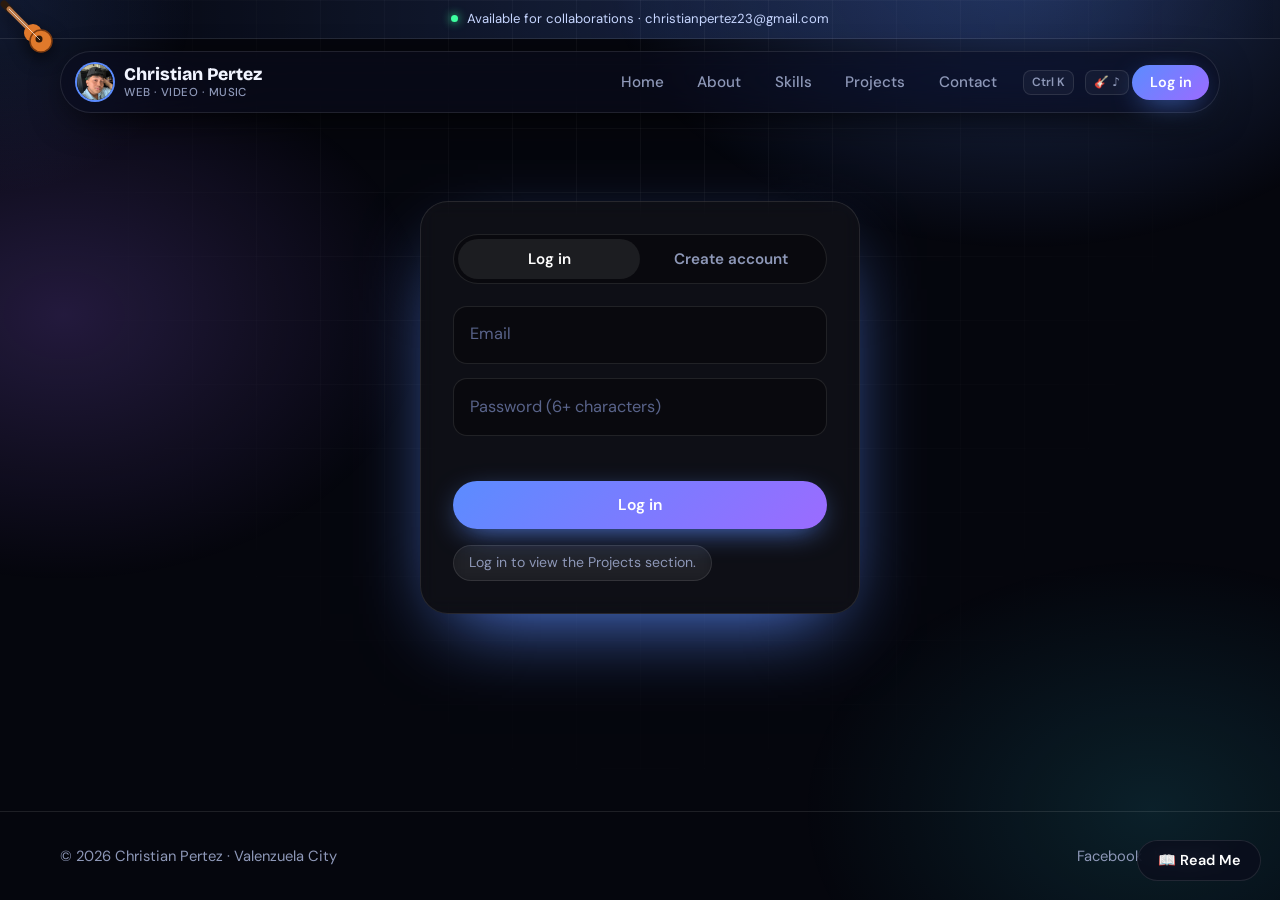
==== project2.html @ fdfbb733 "Add files via upload first upload" ====
<!DOCTYPE html>
<html lang="en">
<head>
<meta charset="UTF-8">
<meta name="viewport" content="width=device-width,initial-scale=1">
<title>Project 2 · Christian Pertez</title>
<link href="https://fonts.googleapis.com/css2?family=Bricolage+Grotesque:wght@600;800&family=DM+Sans:wght@400;500;700&display=swap" rel="stylesheet">
<link rel="stylesheet" href="css/style.css">
</head>
<body data-protected>
<div id="site-nav"></div>
<main class="wrap">
<section class="showcase">
<div class="videos"><div class="media"><video controls poster="image/jillian.png"><source src="video/jil.mp4" type="video/mp4"></video></div><div class="media"><video controls poster="image/visor.jpg"><source src="video/buwan.mp4" type="video/mp4"></video></div><div class="media"><video controls poster="image/olfu.png"><source src="video/genreb.mp4" type="video/mp4"></video></div><div class="media"><video controls poster="image/rob.png"><source src="video/chano.mp4" type="video/mp4"></video></div></div>
<div class="info"><p>A band performance video collection that highlights creativity and multimedia in web design.</p><h1>Band Performance</h1><p>It shows how video elements can be embedded and styled to improve user experience.</p></div>
</section>
<div class="pnav"><a class="btn ghost" href="project1.html">← Previous</a><a class="btn" href="project3.html">Next</a></div>
</main>
<div id="site-foot"></div>
<script src="js/app.js"></script>
</body>
</html>
---- css/style.css ----
/* Christian Pertez — modern single stylesheet. Colors: :root */
:root{--bg:#05060d;--bg2:#0a0d1c;--panel:rgba(255,255,255,.04);--panel2:rgba(255,255,255,.08);--line:rgba(255,255,255,.1);
--blue:#5b8cff;--violet:#9b6bff;--cyan:#36e0ff;--ice:#c7d6ff;--text:#f1f4ff;--mute:#8e98b8;--r:20px;
--grad:linear-gradient(120deg,var(--cyan),var(--blue) 45%,var(--violet));
--head:'Bricolage Grotesque',system-ui,sans-serif;--body:'DM Sans',system-ui,sans-serif}
*{box-sizing:border-box;margin:0}
html{scroll-behavior:smooth}
body{font:400 1.02rem/1.65 var(--body);color:var(--text);min-height:100vh;display:flex;flex-direction:column;background:var(--bg);overflow-x:hidden}
body:not(.ok){visibility:hidden}
body::before{content:"";position:fixed;inset:0;z-index:-2;background:
radial-gradient(600px 420px at 80% -5%,rgba(91,140,255,.32),transparent 70%),
radial-gradient(520px 380px at 5% 35%,rgba(155,107,255,.2),transparent 70%),
radial-gradient(500px 360px at 90% 90%,rgba(54,224,255,.12),transparent 70%)}
body::after{content:"";position:fixed;inset:0;z-index:-1;opacity:.5;pointer-events:none;
background-image:linear-gradient(var(--line) 1px,transparent 1px),linear-gradient(90deg,var(--line) 1px,transparent 1px);background-size:64px 64px;
-webkit-mask-image:radial-gradient(ellipse at 50% 0,#000 0,transparent 70%);mask-image:radial-gradient(ellipse at 50% 0,#000 0,transparent 70%)}
#glow{position:fixed;width:420px;height:420px;border-radius:50%;pointer-events:none;z-index:-1;left:0;top:0;
background:radial-gradient(circle,rgba(91,140,255,.16),transparent 65%);transform:translate(-50%,-50%);transition:opacity .3s}
#prog{position:fixed;top:0;left:0;height:3px;width:0;background:var(--grad);z-index:200}
main{flex:1;padding-block:2.5rem 4rem}
.wrap{width:min(1160px,100% - 2.4rem);margin-inline:auto}
img,video{max-width:100%;display:block}
a{color:inherit;text-decoration:none}
:focus-visible{outline:2px solid var(--cyan);outline-offset:3px;border-radius:8px}
h1,h2,h3{font-family:var(--head);line-height:1.05;letter-spacing:-.03em}
h1{font-size:clamp(3rem,9vw,6rem);font-weight:800;background:linear-gradient(180deg,#fff,#9fb2ff);-webkit-background-clip:text;background-clip:text;color:transparent}
h2.t{font-size:clamp(2rem,4.5vw,3rem);font-weight:800;margin-bottom:.5rem}
h3{font-size:1.25rem;font-weight:600;margin-bottom:.4rem}
.sub{color:var(--mute);margin-bottom:2rem;max-width:60ch}
p{max-width:68ch}
.gt{background:var(--grad);-webkit-background-clip:text;background-clip:text;color:transparent}

/* floating glass nav */
.nav{position:sticky;top:.8rem;z-index:50;margin-top:.8rem}
.nav-bar {
    display: flex;
    align-items: center;
    justify-content: space-between;
    gap: 1rem;
    min-height: 62px;
    padding: .4rem .6rem .4rem 1rem;
    background: rgba(10,13,28,.6);
    backdrop-filter: blur(18px) saturate(160%);
    border: 1px solid var(--line);
    border-radius: 999px;
    box-shadow: 0 10px 40px -12px #000;
}
.brand{display:flex;align-items:center;gap:.7rem;font:800 1.1rem var(--head)}
.brand img{width:36px;height:36px;border-radius:50%;object-fit:cover;box-shadow:0 0 0 2px var(--blue)}
#menu{display:flex;align-items:center;gap:.2rem}
#menu>a:not(.btn){padding:.5rem .95rem;border-radius:999px;color:var(--mute);font-weight:500;font-size:.95rem;transition:.2s}
#menu>a:not(.btn):hover{color:var(--text);background:var(--panel2)}
#menu>a.on{color:#fff;background:var(--panel2)}
.kbd{font:600 .75rem var(--body);color:var(--mute);border:1px solid var(--line);border-radius:8px;padding:.2rem .5rem;background:var(--panel);cursor:pointer;margin-left:.5rem}
.who{color:var(--ice);font-size:.9rem;margin:0 .4rem 0 .8rem}
#menu .btn{padding:.55rem 1.1rem;font-size:.9rem}
.burger{display:none;background:none;border:1px solid var(--line);color:var(--text);font-size:1.2rem;border-radius:999px;padding:.3rem .7rem;cursor:pointer}

/* buttons & forms */
.btn,form button{display:inline-block;cursor:pointer;border:0;font:600 .98rem var(--body);color:#fff;background:linear-gradient(135deg,var(--blue),var(--violet));
padding:.85rem 1.6rem;border-radius:999px;transition:transform .2s,box-shadow .2s;box-shadow:0 8px 30px -10px var(--blue)}
.btn:hover,form button:hover{transform:translateY(-2px) scale(1.02);box-shadow:0 14px 36px -10px var(--violet)}
.btn.ghost{background:var(--panel);border:1px solid var(--line);box-shadow:none;backdrop-filter:blur(8px)}
.btn.ghost:hover{border-color:var(--blue);background:var(--panel2)}
.row{display:flex;flex-wrap:wrap;gap:.8rem;align-items:center}
input,textarea{width:100%;font:inherit;color:var(--text);background:rgba(0,0,0,.35);border:1px solid var(--line);border-radius:14px;padding:.9rem 1rem;margin-bottom:.9rem;transition:.2s}
input:focus,textarea:focus{outline:0;border-color:var(--blue);box-shadow:0 0 0 4px rgba(91,140,255,.18)}
input::placeholder,textarea::placeholder{color:#59638a}
input[hidden]{display:none}
.err{color:#ff8a9a;min-height:1.4rem;margin-bottom:.5rem;font-size:.92rem}
.chip{display:inline-flex;align-items:center;gap:.5rem;color:var(--ice);background:var(--panel);border:1px solid var(--line);padding:.35rem .95rem;border-radius:999px;font-size:.88rem;margin-bottom:1.1rem;backdrop-filter:blur(8px)}
.chip i{width:8px;height:8px;border-radius:50%;background:#3dffa0;box-shadow:0 0 10px #3dffa0;animation:pl 2s infinite}
@keyframes pl{50%{opacity:.35}}

/* hero */
.hero{display:grid;grid-template-columns:1.15fr .85fr;gap:3.5rem;align-items:center;padding-block:2.5rem}
.role{font:600 clamp(1.2rem,3vw,1.7rem) var(--head);color:var(--cyan);min-height:2.2rem;margin:.8rem 0 1rem}
.role::after{content:"";display:inline-block;width:2px;height:1.1em;background:var(--cyan);margin-left:4px;vertical-align:-.15em;animation:bl 1s steps(2) infinite}
@keyframes bl{50%{opacity:0}}
.lead{color:var(--mute);font-size:1.12rem;margin-bottom:1.8rem}
.photo{position:relative;border-radius:28px;overflow:hidden;border:1px solid var(--line);aspect-ratio:4/5;box-shadow:0 30px 80px -30px var(--blue),0 0 0 8px var(--panel)}
.photo img{width:100%;height:100%;object-fit:cover;transition:transform .8s}
.photo:hover img{transform:scale(1.05)}
.float{position:absolute;left:1rem;bottom:1rem;padding:.6rem 1rem;border-radius:14px;background:rgba(10,13,28,.7);backdrop-filter:blur(14px);border:1px solid var(--line);font-size:.85rem}

/* marquee + stats */
.marq{overflow:hidden;border-block:1px solid var(--line);padding:1rem 0;margin-top:2rem;-webkit-mask-image:linear-gradient(90deg,transparent,#000 12%,#000 88%,transparent);mask-image:linear-gradient(90deg,transparent,#000 12%,#000 88%,transparent)}
.marq div{display:flex;gap:3rem;width:max-content;animation:mq 28s linear infinite;font:700 1.3rem var(--head);color:var(--mute);white-space:nowrap}
@keyframes mq{to{transform:translateX(-50%)}}
.stats{display:grid;grid-template-columns:repeat(auto-fit,minmax(150px,1fr));gap:1rem;margin-top:2rem}
.stats b{display:block;font:800 2.6rem var(--head);background:var(--grad);-webkit-background-clip:text;background-clip:text;color:transparent}
.stats span{color:var(--mute);font-size:.9rem}

/* sections, bento, cards */
.blk{margin-top:5.5rem}
.split{display:grid;grid-template-columns:1.2fr .8fr;gap:3rem;align-items:start}
.split p+p{margin-top:1rem}
.grid{display:grid;grid-template-columns:repeat(auto-fit,minmax(250px,1fr));gap:1.1rem}
.bento{display:grid;grid-template-columns:repeat(4,1fr);gap:1.1rem}
.bento .card:nth-child(1){grid-column:span 2;grid-row:span 2;min-height:300px}
.bento .card:nth-child(4){grid-column:span 2}
.card{position:relative;overflow:hidden;background:var(--panel);border:1px solid var(--line);border-radius:var(--r);padding:1.7rem;transition:transform .3s,border-color .3s;display:block;backdrop-filter:blur(10px)}
.card::before{content:"";position:absolute;inset:0;opacity:0;transition:opacity .3s;pointer-events:none;background:radial-gradient(360px circle at var(--x,50%) var(--y,50%),rgba(91,140,255,.2),transparent 60%)}
.card:hover::before{opacity:1}
a.card:hover,.grid .card:hover{border-color:rgba(91,140,255,.6);transform:translateY(-5px)}
.card h3{position:relative}.card p{color:var(--mute);margin-bottom:1rem;position:relative}
.card .ar{position:absolute;right:1.4rem;top:1.4rem;color:var(--mute);transition:.3s}
a.card:hover .ar{color:#fff;transform:translate(3px,-3px)}
.band{display:flex;flex-wrap:wrap;align-items:center;justify-content:space-between;gap:1.5rem;padding:2.6rem;border-radius:28px;border:1px solid var(--line);
background:radial-gradient(500px 200px at 0 0,rgba(91,140,255,.35),transparent),radial-gradient(500px 200px at 100% 100%,rgba(155,107,255,.3),transparent),var(--bg2)}
.band h2{font-size:1.9rem;margin-bottom:.2rem}.band p{color:var(--ice);margin:0}
.band .btn{background:#fff;color:#0a0d1c;box-shadow:none}

/* skills */
.bars{display:grid;gap:1.3rem;max-width:760px}
.sk{display:flex;justify-content:space-between;margin-bottom:.45rem;font-weight:500}
.bar{height:10px;background:var(--panel);border-radius:99px;overflow:hidden;border:1px solid var(--line)}
.bar i{display:block;height:100%;width:0;background:var(--grad);border-radius:99px;transition:width 1.2s cubic-bezier(.2,.7,.2,1)}

/* auth */
.auth{max-width:440px;margin:3rem auto;padding:2rem;border-radius:28px;box-shadow:0 30px 80px -30px var(--blue)}
.tabs{display:grid;grid-template-columns:1fr 1fr;background:rgba(0,0,0,.35);border-radius:999px;padding:4px;margin-bottom:1.4rem;border:1px solid var(--line)}
.tabs button{background:none;border:0;color:var(--mute);font:600 .95rem var(--body);padding:.6rem;border-radius:999px;cursor:pointer}
.tabs button.on{background:var(--panel2);color:#fff}
.auth form button{width:100%}

/* project pages */
.showcase{display:grid;gap:2rem}
.media{border-radius:var(--r);overflow:hidden;border:1px solid var(--line);background:var(--bg2)}
.media img{transition:transform .6s}.media:hover img{transform:scale(1.03)}
.videos{display:grid;grid-template-columns:repeat(auto-fit,minmax(320px,1fr));gap:1.2rem}
.gallery{display:grid;grid-template-columns:repeat(auto-fill,minmax(240px,1fr));gap:1rem}
.gallery img{width:100%;aspect-ratio:1;object-fit:cover;border-radius:16px;border:1px solid var(--line);cursor:zoom-in;transition:.3s}
.gallery img:hover{border-color:var(--blue);transform:scale(1.03) rotate(-.5deg)}
.info{display:grid;grid-template-columns:1fr auto 1fr;gap:2rem;align-items:center;padding:1.8rem;border:1px solid var(--line);border-radius:var(--r);background:var(--panel);backdrop-filter:blur(10px)}
.info h1{font-size:clamp(1.8rem,4vw,2.6rem);text-align:center}
.info p:last-child{text-align:right;margin-left:auto}
.pnav{display:flex;justify-content:space-between;margin-top:2rem}

/* modal, palette, toast, readme */
.modal{position:fixed;inset:0;z-index:100;display:none;place-items:center;background:rgba(3,4,10,.8);backdrop-filter:blur(10px);padding:1.5rem;overflow:auto}
.modal.open{display:grid;animation:fi .25s}
@keyframes fi{from{opacity:0}}
.modal>img,.modal>video{max-height:88vh;max-width:min(1000px,100%);border-radius:var(--r)}
.modal .x{position:fixed;top:1rem;right:1.4rem;font-size:2.2rem;background:none;border:0;color:#fff;cursor:pointer;z-index:2}
.guide{width:min(720px,100%);background:#0a0d1c;border:1px solid var(--line);border-radius:24px;padding:1.8rem;max-height:86vh;overflow:auto}
.gt-tabs{display:flex;gap:.4rem;margin:1rem 0;flex-wrap:wrap}
.gt-tabs button{background:var(--panel);border:1px solid var(--line);color:var(--mute);border-radius:999px;padding:.45rem 1rem;font:600 .9rem var(--body);cursor:pointer}
.gt-tabs button.on{background:var(--grad);color:#fff;border-color:transparent}
.guide ol{padding-left:0;list-style:none;counter-reset:s}
.guide li{counter-increment:s;position:relative;padding:.2rem 0 .9rem 2.6rem;color:var(--ice)}
.guide li::before{content:counter(s);position:absolute;left:0;top:.1rem;width:1.8rem;height:1.8rem;border-radius:50%;background:var(--panel2);display:grid;place-items:center;font:700 .85rem var(--head)}
.guide code{background:rgba(255,255,255,.08);padding:.1rem .45rem;border-radius:6px;font-size:.88em;color:var(--cyan)}
.guide .note{border-left:3px solid var(--violet);padding:.5rem 1rem;background:var(--panel);border-radius:0 12px 12px 0;color:var(--mute);font-size:.92rem;margin-top:.5rem}
.pal{width:min(560px,100%);background:#0a0d1c;border:1px solid var(--line);border-radius:20px;overflow:hidden;align-self:start;margin-top:12vh}
.pal input{border:0;border-bottom:1px solid var(--line);border-radius:0;margin:0;padding:1.1rem 1.3rem;background:none}
.pal a{display:flex;justify-content:space-between;padding:.8rem 1.3rem;color:var(--mute);cursor:pointer}
.pal a.on,.pal a:hover{background:var(--panel2);color:#fff}
#rm{position:fixed;right:1.2rem;bottom:1.2rem;z-index:60;padding:.65rem 1.2rem;font-size:.9rem;background:rgba(10,13,28,.8)}
#toast{position:fixed;left:50%;bottom:1.6rem;transform:translate(-50%,120px);z-index:300;background:#fff;color:#0a0d1c;padding:.7rem 1.3rem;border-radius:999px;font-weight:600;transition:transform .4s cubic-bezier(.2,.8,.2,1)}
#toast.show{transform:translate(-50%,0)}
.rv{opacity:0;transform:translateY(28px);transition:opacity .8s,transform .8s cubic-bezier(.2,.7,.2,1)}
.rv.in{opacity:1;transform:none}

footer{border-top:1px solid var(--line);padding-block:2rem;color:var(--mute);font-size:.92rem}
footer .wrap{display:flex;flex-wrap:wrap;justify-content:space-between;gap:1rem}
footer a:hover{color:var(--cyan)}

@media(max-width:860px){
.burger{display:block}.kbd{display:none}
#menu{display:none;position:absolute;top:70px;left:0;right:0;flex-direction:column;align-items:stretch;background:rgba(10,13,28,.96);border:1px solid var(--line);border-radius:24px;padding:1rem}
#menu.open{display:flex}#menu>a:not(.btn){border-radius:12px}
.who{margin:.6rem 0}#menu .btn{margin-top:.4rem;text-align:center}
.hero,.split{grid-template-columns:1fr;gap:2.2rem}.photo{max-width:340px}
.bento{grid-template-columns:1fr 1fr}.bento .card:nth-child(n){grid-column:auto;grid-row:auto;min-height:0}
.info{grid-template-columns:1fr;text-align:center}.info p:last-child{text-align:center;margin:0}}
@media(max-width:520px){.bento{grid-template-columns:1fr}}
@media(prefers-reduced-motion:reduce){*{transition:none!important;animation:none!important}.rv{opacity:1;transform:none}}

/* ===== v3: header, page sections, guitar cursor ===== */
.strip{display:flex;justify-content:center;align-items:center;gap:.6rem;padding:.5rem 1rem;font-size:.82rem;color:var(--ice);background:linear-gradient(90deg,transparent,rgba(91,140,255,.18),transparent);border-bottom:1px solid var(--line)}
.strip i{width:7px;height:7px;border-radius:50%;background:#3dffa0;box-shadow:0 0 10px #3dffa0;animation:pl 2s infinite}
.brand span{display:flex;flex-direction:column;line-height:1.15}
.brand small{font:500 .72rem var(--body);color:var(--mute);letter-spacing:.04em}
#menu>a:not(.btn){position:relative}
#menu>a.on::after{content:"";position:absolute;left:30%;right:30%;bottom:3px;height:2px;border-radius:2px;background:var(--grad)}
button.kbd{font-family:var(--body)}button.kbd:hover{color:#fff;border-color:var(--blue)}
.who{display:flex;align-items:center;gap:.5rem;margin:0 .3rem 0 .6rem}
.who b{width:30px;height:30px;border-radius:50%;display:grid;place-items:center;background:var(--grad);color:#fff;font:700 .85rem var(--head)}
.eyebrow{display:inline-block;font:700 .78rem var(--body);letter-spacing:.16em;text-transform:uppercase;color:var(--cyan);margin-bottom:.8rem}
.ic{display:grid;place-items:center;width:46px;height:46px;border-radius:14px;background:var(--panel2);border:1px solid var(--line);font-size:1.4rem;margin-bottom:1rem;position:relative}
.tl{position:relative;display:grid;gap:1.2rem;margin-top:1.5rem;padding-left:2rem;max-width:760px}
.tl::before{content:"";position:absolute;left:7px;top:6px;bottom:6px;width:2px;background:linear-gradient(var(--cyan),var(--violet),transparent)}
.tl li{list-style:none;position:relative;padding:1.2rem 1.4rem;background:var(--panel);border:1px solid var(--line);border-radius:var(--r)}
.tl li::before{content:"";position:absolute;left:-2rem;top:1.5rem;width:16px;height:16px;border-radius:50%;background:var(--bg);border:3px solid var(--blue);box-shadow:0 0 14px var(--blue)}
.tl small{color:var(--cyan);font-weight:700;letter-spacing:.08em;text-transform:uppercase;font-size:.75rem}
.tl p{color:var(--mute);margin-top:.2rem}
.tags{display:flex;flex-wrap:wrap;gap:.5rem;margin-top:.8rem}
.tags span{padding:.3rem .8rem;border-radius:999px;border:1px solid var(--line);background:var(--panel);font-size:.85rem;color:var(--ice)}
.tags span.hot{border-color:var(--blue);background:rgba(91,140,255,.15)}
.steps{display:grid;grid-template-columns:repeat(auto-fit,minmax(210px,1fr));gap:1.1rem;counter-reset:st}
.steps>div{counter-increment:st;padding:1.6rem;border-radius:var(--r);border:1px solid var(--line);background:var(--panel)}
.steps>div::before{content:"0" counter(st);display:block;font:800 2.4rem var(--head);background:var(--grad);-webkit-background-clip:text;background-clip:text;color:transparent;margin-bottom:.4rem}
.steps p{color:var(--mute)}
select{width:100%;font:inherit;color:var(--text);background:rgba(0,0,0,.35);border:1px solid var(--line);border-radius:14px;padding:.9rem 1rem;margin-bottom:.9rem}
select option{background:#0a0d1c}
.ccard{display:flex;align-items:center;gap:1rem;padding:1.1rem 1.3rem;margin-bottom:.9rem}
.ccard .ic{margin:0;flex:none}.ccard div{flex:1;min-width:0}.ccard small{color:var(--mute);display:block}.ccard b{word-break:break-all;font-weight:600}
.ccard button{background:var(--panel2);border:1px solid var(--line);color:var(--ice);border-radius:999px;padding:.35rem .9rem;cursor:pointer;font:600 .8rem var(--body);position:relative}
.ccard button:hover{border-color:var(--blue)}
details{background:var(--panel);border:1px solid var(--line);border-radius:16px;padding:1.1rem 1.4rem;margin-bottom:.8rem;max-width:820px}
summary{cursor:pointer;font-weight:600;list-style:none;display:flex;justify-content:space-between}
summary::after{content:"+";color:var(--cyan);font-size:1.3rem;line-height:1}
details[open] summary::after{content:"–"}
details p{color:var(--mute);margin-top:.7rem}
.ph{padding-block:1rem 2.5rem}
/* guitar cursor */
.gc,.gc *{cursor:none!important}.gc input,.gc textarea,.gc select{cursor:text!important}
#gtr{position:fixed;left:0;top:0;z-index:9999;pointer-events:none;width:56px;height:56px;transform-origin:0 0;transition:opacity .2s;filter:drop-shadow(0 6px 8px rgba(0,0,0,.6))}
#gtr svg{display:block;transform-origin:4px 4px;transition:transform .15s}
#gtr.hit svg{transform:scale(1.25) rotate(-12deg)}
.note-p{position:fixed;z-index:9998;pointer-events:none;font-size:1.3rem;color:var(--cyan);animation:np 1s ease-out forwards}
@keyframes np{to{transform:translate(var(--dx),-70px) rotate(var(--rt));opacity:0}}

/* core strengths cards */
.str{display:flex;flex-direction:column;min-height:220px}
.str .top{display:flex;justify-content:space-between;align-items:flex-start;margin-bottom:.4rem}
.str .top .ic{margin:0}
.lv{font:700 .72rem var(--body);letter-spacing:.1em;text-transform:uppercase;padding:.3rem .75rem;border-radius:999px;border:1px solid var(--line);color:var(--ice);background:var(--panel2);position:relative}
.lv.a{color:#fff;border-color:transparent;background:var(--grad)}
.str p{flex:1}
.pips{display:flex;gap:6px;position:relative}
.pips i{flex:1;height:6px;border-radius:99px;background:var(--panel2)}
.pips i.f{background:var(--grad);box-shadow:0 0 10px -2px var(--blue)}

/* =========================================
   RESPONSIVE DESIGN
   Desktop | Tablet | Mobile
========================================= */

/* Large tablets and smaller laptops */
@media (max-width: 1024px) {

    .wrap {
        width: min(100% - 3rem, 960px);
    }

    main {
        padding-block: 2rem 3rem;
    }

    .hero {
        grid-template-columns: 1.1fr .9fr;
        gap: 2rem;
    }

    .hero h1 {
        font-size: clamp(3rem, 7vw, 5rem);
    }

    .split {
        gap: 2rem;
    }

    .bento {
        grid-template-columns: repeat(2, 1fr);
    }

    .bento .card:nth-child(n) {
        grid-column: auto;
        grid-row: auto;
        min-height: 220px;
    }

    .bento .card:first-child {
        grid-column: span 2;
    }

    .videos {
        grid-template-columns: repeat(2, minmax(0, 1fr));
    }

    .gallery {
        grid-template-columns: repeat(3, minmax(0, 1fr));
    }

    .info {
        gap: 1.2rem;
    }

    #menu > a:not(.btn) {
        padding-inline: .7rem;
        font-size: .88rem;
    }

    .card {
        padding: 1.4rem;
    }
}


/* =========================================
   TABLET
========================================= */

@media (max-width: 860px) {

    .wrap {
        width: min(100% - 2.5rem, 720px);
    }

    main {
        padding-block: 1.5rem 3rem;
    }

    /* Navigation */

    .nav {
        top: .5rem;
        margin-top: .5rem;
    }

    .bar {
        min-height: 58px;
        padding: .4rem .8rem .4rem 1rem;
    }

    .burger {
        display: block;
    }

    .kbd {
        display: none;
    }

    #menu {
        display: none;
        position: absolute;
        top: calc(100% + 10px);
        left: 0;
        right: 0;
        flex-direction: column;
        align-items: stretch;
        gap: .3rem;
        padding: 1rem;
        background: rgba(10, 13, 28, .97);
        backdrop-filter: blur(20px);
        -webkit-backdrop-filter: blur(20px);
        border: 1px solid var(--line);
        border-radius: 20px;
        box-shadow: 0 20px 50px rgba(0, 0, 0, .4);
    }

    #menu.open {
        display: flex;
    }

    #menu > a:not(.btn) {
        padding: .85rem 1rem;
        border-radius: 12px;
        font-size: .95rem;
    }

    #menu > a.on::after {
        display: none;
    }

    #menu .btn {
        margin-top: .5rem;
        text-align: center;
    }

    .who {
        margin: .7rem 0;
        padding: .5rem;
    }

    /* Hero */

    .hero {
        grid-template-columns: 1fr;
        gap: 2.5rem;
        text-align: center;
        padding-block: 2rem;
    }

    .hero > div:first-child {
        display: flex;
        flex-direction: column;
        align-items: center;
    }

    .hero h1 {
        font-size: clamp(3rem, 10vw, 5rem);
    }

    .role {
        font-size: clamp(1.2rem, 4vw, 1.6rem);
    }

    .lead {
        max-width: 55ch;
        font-size: 1rem;
    }

    .hero .row {
        justify-content: center;
    }

    .photo {
        width: min(100%, 380px);
        margin-inline: auto;
        aspect-ratio: 4 / 4.5;
    }

    /* Sections */

    .split {
        grid-template-columns: 1fr;
        gap: 1.8rem;
    }

    .blk {
        margin-top: 4rem;
    }

    .sub {
        margin-bottom: 1.5rem;
    }

    /* Cards */

    .grid {
        grid-template-columns: repeat(2, minmax(0, 1fr));
    }

    .bento {
        grid-template-columns: repeat(2, minmax(0, 1fr));
    }

    .bento .card:first-child {
        grid-column: span 2;
    }

    .stats {
        grid-template-columns: repeat(2, 1fr);
    }

    /* Project layouts */

    .showcase {
        gap: 1.5rem;
    }

    .videos {
        grid-template-columns: repeat(2, minmax(0, 1fr));
    }

    .gallery {
        grid-template-columns: repeat(2, minmax(0, 1fr));
    }

    .info {
        grid-template-columns: 1fr;
        text-align: center;
        gap: .8rem;
    }

    .info h1 {
        font-size: 2rem;
    }

    .info p:last-child {
        text-align: center;
        margin-inline: auto;
    }

    /* Timeline */

    .tl {
        padding-left: 1.7rem;
    }

    /* CTA */

    .band {
        padding: 2rem;
        text-align: center;
        justify-content: center;
    }

    /* Authentication */

    .auth {
        margin: 2rem auto;
    }
}


/* =========================================
   MOBILE
========================================= */

@media (max-width: 600px) {

    html {
        scroll-behavior: auto;
    }

    body {
        font-size: .95rem;
        line-height: 1.6;
    }

    .wrap {
        width: calc(100% - 2rem);
    }

    main {
        padding-block: 1rem 2.5rem;
    }

    /* Header */

    .strip {
        font-size: .72rem;
        padding: .45rem .7rem;
        text-align: center;
    }

    .nav {
        top: .4rem;
    }

    .bar {
        min-height: 54px;
        padding: .35rem .65rem .35rem .8rem;
    }

    .brand {
        gap: .55rem;
        font-size: 1rem;
    }

    .brand img {
        width: 32px;
        height: 32px;
    }

    .brand small {
        font-size: .65rem;
    }

    .burger {
        font-size: 1.1rem;
        padding: .25rem .6rem;
    }

    #menu {
        top: calc(100% + 8px);
        padding: .8rem;
    }

    /* Typography */

    h1 {
        font-size: clamp(2.7rem, 13vw, 4rem);
        line-height: .98;
    }

    h2.t {
        font-size: clamp(1.8rem, 9vw, 2.4rem);
    }

    h3 {
        font-size: 1.15rem;
    }

    p {
        font-size: .94rem;
    }

    .eyebrow {
        font-size: .7rem;
        letter-spacing: .12em;
    }

    .sub {
        font-size: .92rem;
    }

    /* Hero */

    .hero {
        padding-block: 1.5rem;
        gap: 2rem;
    }

    .lead {
        font-size: .98rem;
        margin-bottom: 1.4rem;
    }

    .role {
        min-height: 2rem;
        margin-block: .7rem;
    }

    .photo {
        width: min(100%, 320px);
        aspect-ratio: 4 / 4.5;
        border-radius: 22px;
    }

    .float {
        font-size: .75rem;
        padding: .5rem .8rem;
    }

    /* Buttons */

    .row {
        gap: .65rem;
    }

    .btn {
        padding: .75rem 1.2rem;
        font-size: .9rem;
    }

    .hero .row .btn {
        flex: 1 1 auto;
        text-align: center;
    }

    /* Sections */

    .blk {
        margin-top: 3.5rem;
    }

    .split {
        gap: 1.5rem;
    }

    /* Grids and cards */

    .grid,
    .bento {
        grid-template-columns: 1fr;
        gap: .85rem;
    }

    .bento .card:first-child {
        grid-column: auto;
    }

    .card {
        padding: 1.3rem;
        border-radius: 17px;
    }

    .card:hover,
    a.card:hover,
    .grid .card:hover {
        transform: none;
    }

    .card h3 {
        font-size: 1.1rem;
    }

    .stats {
        grid-template-columns: repeat(2, minmax(0, 1fr));
        gap: 1rem;
    }

    .stats b {
        font-size: 2rem;
    }

    .stats span {
        font-size: .8rem;
    }

    /* Marquee */

    .marq {
        padding-block: .8rem;
    }

    .marq div {
        gap: 2rem;
        font-size: 1.1rem;
    }

    /* CTA */

    .band {
        padding: 1.5rem 1.2rem;
        border-radius: 20px;
        gap: 1.2rem;
    }

    .band h2 {
        font-size: 1.5rem;
    }

    .band .btn {
        width: 100%;
        text-align: center;
    }

    /* Skills */

    .bars {
        gap: 1rem;
    }

    .sk {
        font-size: .88rem;
    }

    /* Projects */

    .videos {
        grid-template-columns: 1fr;
        gap: 1rem;
    }

    .gallery {
        grid-template-columns: repeat(2, minmax(0, 1fr));
        gap: .65rem;
    }

    .gallery img {
        border-radius: 12px;
        aspect-ratio: 1;
    }

    .info {
        padding: 1.2rem;
        gap: .7rem;
    }

    .info h1 {
        font-size: 1.8rem;
    }

    .pnav {
        gap: .7rem;
        align-items: center;
    }

    .pnav .btn {
        padding: .65rem .9rem;
        font-size: .82rem;
    }

    /* Timeline */

    .tl {
        gap: .9rem;
        padding-left: 1.5rem;
    }

    .tl li {
        padding: 1rem;
        border-radius: 15px;
    }

    .tl li::before {
        left: -1.65rem;
        width: 13px;
        height: 13px;
    }

    /* Steps */

    .steps {
        grid-template-columns: 1fr;
        gap: .8rem;
    }

    .steps > div {
        padding: 1.2rem;
    }

    .steps > div::before {
        font-size: 2rem;
    }

    /* Contact cards */

    .ccard {
        gap: .7rem;
        padding: .9rem;
    }

    .ccard .ic {
        width: 38px;
        height: 38px;
        font-size: 1.1rem;
    }

    .ccard b {
        font-size: .78rem;
        overflow-wrap: anywhere;
    }

    .ccard button {
        padding: .35rem .65rem;
        font-size: .72rem;
        flex-shrink: 0;
    }

    /* Forms */

    .auth {
        width: 100%;
        margin: 1.5rem auto;
        padding: 1.3rem;
        border-radius: 20px;
    }

    input,
    textarea,
    select {
        font-size: 16px;
        padding: .85rem;
    }

    /* Guide and modal */

    .modal {
        padding: .7rem;
    }

    .modal > img,
    .modal > video {
        max-height: 80vh;
        border-radius: 14px;
    }

    .modal .x {
        top: .5rem;
        right: .8rem;
        font-size: 2rem;
    }

    .guide {
        padding: 1.2rem;
        border-radius: 18px;
        max-height: 88vh;
    }

    .guide li {
        padding-left: 2.2rem;
        font-size: .9rem;
    }

    .gt-tabs {
        gap: .35rem;
    }

    .gt-tabs button {
        padding: .4rem .7rem;
        font-size: .8rem;
    }

    .pal {
        width: 100%;
        margin-top: 8vh;
    }

    /* Floating elements */

    #rm {
        right: .7rem;
        bottom: .7rem;
        padding: .55rem .9rem;
        font-size: .78rem;
    }

    #toast {
        width: max-content;
        max-width: calc(100% - 2rem);
        text-align: center;
        font-size: .85rem;
    }

    /* Footer */

    footer {
        padding-block: 1.5rem;
        font-size: .82rem;
    }

    footer .wrap {
        flex-direction: column;
        text-align: center;
        align-items: center;
        gap: .7rem;
    }

    /* Disable custom cursor on touch devices */

    .gc,
    .gc * {
        cursor: auto !important;
    }

    #gtr,
    .note-p {
        display: none !important;
    }
}


/* =========================================
   SMALL PHONES
========================================= */

@media (max-width: 380px) {

    .wrap {
        width: calc(100% - 1.4rem);
    }

    h1 {
        font-size: 2.65rem;
    }

    h2.t {
        font-size: 1.8rem;
    }

    .brand {
        font-size: .9rem;
    }

    .brand small {
        font-size: .6rem;
    }

    .hero .row {
        flex-direction: column;
        width: 100%;
    }

    .hero .row .btn {
        width: 100%;
    }

    .gallery {
        grid-template-columns: 1fr;
    }

    .stats b {
        font-size: 1.8rem;
    }

    .ccard {
        flex-wrap: wrap;
    }

    .ccard div {
        min-width: 0;
    }

    .pnav .btn {
        font-size: .75rem;
        padding: .6rem .7rem;
    }
}


/* =========================================
   TOUCH DEVICES
========================================= */

@media (hover: none) and (pointer: coarse) {

    .photo:hover img,
    .media:hover img,
    .gallery img:hover {
        transform: none;
    }

    .card:hover::before {
        opacity: 0;
    }

    a.card:hover,
    .grid .card:hover {
        transform: none;
    }

    .gc,
    .gc * {
        cursor: auto !important;
    }

    #gtr,
    .note-p {
        display: none !important;
    }
}


/* =========================================
   ACCESSIBILITY
========================================= */

@media (prefers-reduced-motion: reduce) {

    *,
    *::before,
    *::after {
        scroll-behavior: auto !important;
        animation-duration: .01ms !important;
        animation-iteration-count: 1 !important;
        transition-duration: .01ms !important;
    }

    .rv {
        opacity: 1;
        transform: none;
    }
}


/* =================================
   MOBILE NAVIGATION FIX
================================= */

.burger {
    display: none;
    flex-shrink: 0;
    background: rgba(255,255,255,.05);
    border: 1px solid var(--line);
    color: var(--text);
    font-size: 1.3rem;
    width: 44px;
    height: 44px;
    border-radius: 50%;
    cursor: pointer;
    align-items: center;
    justify-content: center;
    position: relative;
    z-index: 60;
}

@media (max-width: 860px) {

    .bar {
        position: relative;
    }

    .burger {
        display: flex;
    }

    #menu {
        display: none;
        position: absolute;
        top: calc(100% + 12px);
        left: 0;
        right: 0;
        width: 100%;

        flex-direction: column;
        align-items: stretch;
        gap: 5px;

        padding: 14px;

        background: rgba(10,13,28,.98);
        border: 1px solid var(--line);
        border-radius: 20px;

        backdrop-filter: blur(20px);
        -webkit-backdrop-filter: blur(20px);

        box-shadow: 0 20px 50px rgba(0,0,0,.45);

        z-index: 100;
    }

    #menu.open {
        display: flex !important;
    }

    #menu > a:not(.btn) {
        display: block;
        width: 100%;
        padding: 13px 15px;
        border-radius: 12px;
    }

    #menu > a:not(.btn):hover,
    #menu > a.on {
        background: var(--panel2);
    }

    #menu .btn {
        width: 100%;
        text-align: center;
        margin-top: 5px;
    }

    .who {
        margin: 8px 0;
    }
}

@media (min-width: 861px) {
    .burger {
        display: none !important;
    }

    #menu {
        display: flex !important;
    }
}

@media (max-width: 860px) {
    .nav-bar {
        position: relative;
        overflow: visible;
    }

    #menu {
        display: none;
        position: absolute;
        top: calc(100% + 12px);
        left: 0;
        right: 0;
        width: 100%;
        flex-direction: column;
        align-items: stretch;
        gap: 8px;
        padding: 15px;
        background: rgba(10, 13, 28, .98);
        border: 1px solid var(--line);
        border-radius: 20px;
        z-index: 999;
    }

    #menu.open {
        display: flex !important;
    }
}
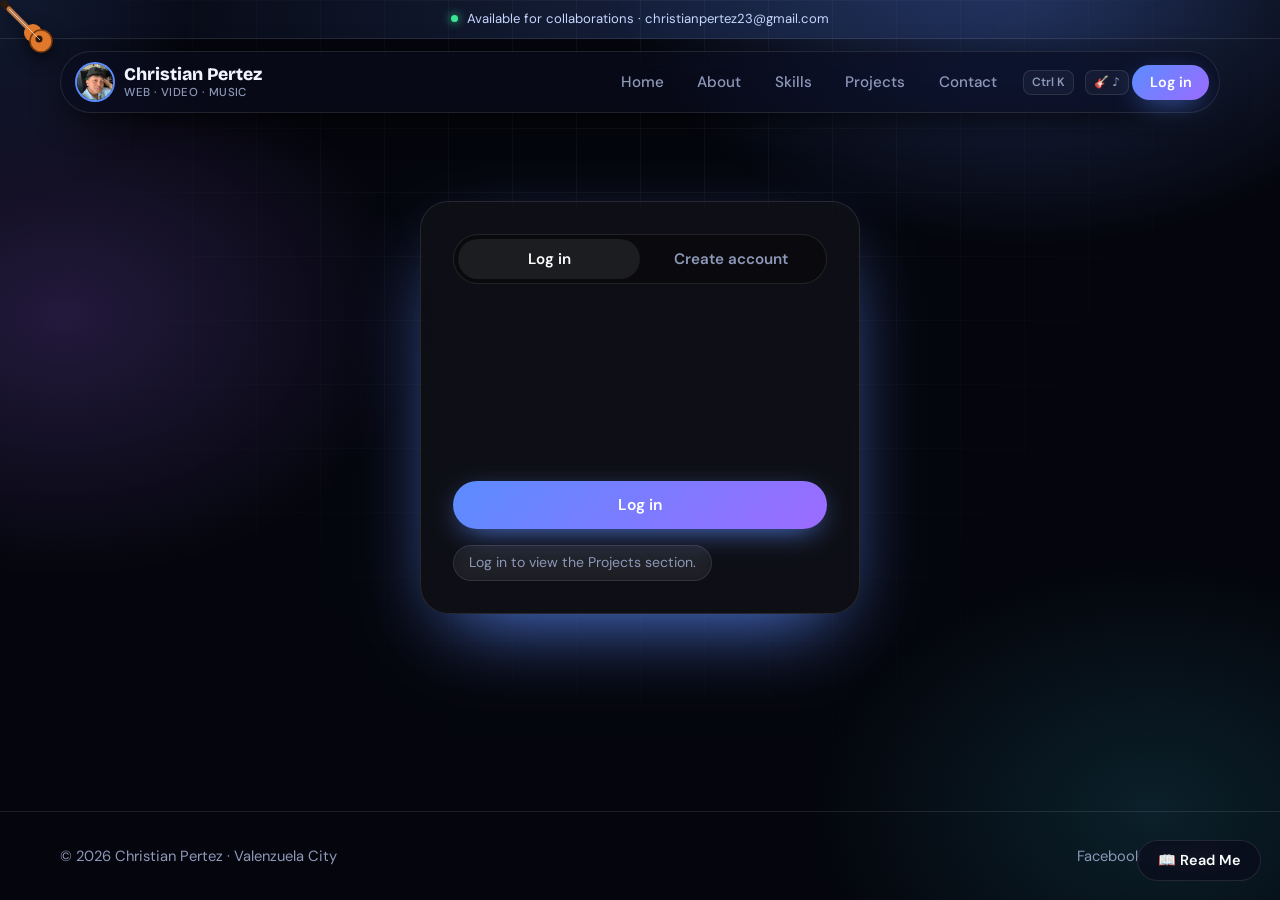
==== commit 73f315af: "Update project2.html" ====
--- a/project2.html
+++ b/project2.html
@@ -11,7 +11,12 @@
 <div id="site-nav"></div>
 <main class="wrap">
 <section class="showcase">
-<div class="videos"><div class="media"><video controls poster="image/jillian.png"><source src="video/jil.mp4" type="video/mp4"></video></div><div class="media"><video controls poster="image/visor.jpg"><source src="video/buwan.mp4" type="video/mp4"></video></div><div class="media"><video controls poster="image/olfu.png"><source src="video/genreb.mp4" type="video/mp4"></video></div><div class="media"><video controls poster="image/rob.png"><source src="video/chano.mp4" type="video/mp4"></video></div></div>
+<div class="videos">
+  <div class="media"><iframe src="https://www.youtube.com/embed/VIDEO_ID_1" title="Band performance 1" loading="lazy" referrerpolicy="strict-origin-when-cross-origin" allow="accelerometer; autoplay; clipboard-write; encrypted-media; gyroscope; picture-in-picture" allowfullscreen></iframe></div>
+  <div class="media"><iframe src="https://www.youtube.com/embed/VIDEO_ID_2" title="Band performance 2" loading="lazy" referrerpolicy="strict-origin-when-cross-origin" allow="accelerometer; autoplay; clipboard-write; encrypted-media; gyroscope; picture-in-picture" allowfullscreen></iframe></div>
+  <div class="media"><iframe src="https://www.youtube.com/embed/VIDEO_ID_3" title="Band performance 3" loading="lazy" referrerpolicy="strict-origin-when-cross-origin" allow="accelerometer; autoplay; clipboard-write; encrypted-media; gyroscope; picture-in-picture" allowfullscreen></iframe></div>
+  <div class="media"><iframe src="https://www.youtube.com/embed/VIDEO_ID_4" title="Band performance 4" loading="lazy" referrerpolicy="strict-origin-when-cross-origin" allow="accelerometer; autoplay; clipboard-write; encrypted-media; gyroscope; picture-in-picture" allowfullscreen></iframe></div>
+</div>
 <div class="info"><p>A band performance video collection that highlights creativity and multimedia in web design.</p><h1>Band Performance</h1><p>It shows how video elements can be embedded and styled to improve user experience.</p></div>
 </section>
 <div class="pnav"><a class="btn ghost" href="project1.html">← Previous</a><a class="btn" href="project3.html">Next</a></div>
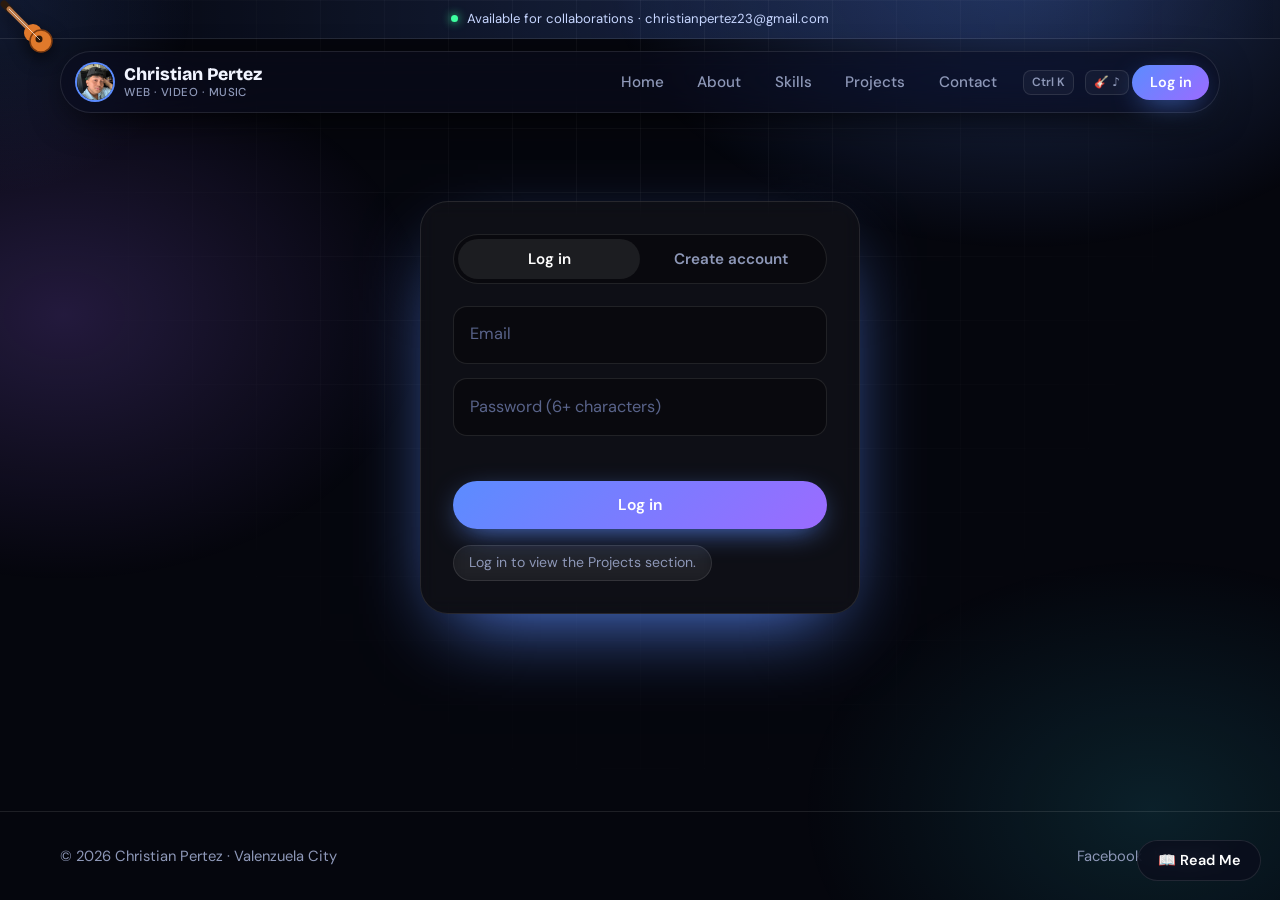
==== commit 13f087d9: "Update project2.html" ====
--- a/project2.html
+++ b/project2.html
@@ -12,10 +12,10 @@
 <main class="wrap">
 <section class="showcase">
 <div class="videos">
-  <div class="media"><iframe src="https://www.youtube.com/embed/VIDEO_ID_1" title="Band performance 1" loading="lazy" referrerpolicy="strict-origin-when-cross-origin" allow="accelerometer; autoplay; clipboard-write; encrypted-media; gyroscope; picture-in-picture" allowfullscreen></iframe></div>
-  <div class="media"><iframe src="https://www.youtube.com/embed/VIDEO_ID_2" title="Band performance 2" loading="lazy" referrerpolicy="strict-origin-when-cross-origin" allow="accelerometer; autoplay; clipboard-write; encrypted-media; gyroscope; picture-in-picture" allowfullscreen></iframe></div>
-  <div class="media"><iframe src="https://www.youtube.com/embed/VIDEO_ID_3" title="Band performance 3" loading="lazy" referrerpolicy="strict-origin-when-cross-origin" allow="accelerometer; autoplay; clipboard-write; encrypted-media; gyroscope; picture-in-picture" allowfullscreen></iframe></div>
-  <div class="media"><iframe src="https://www.youtube.com/embed/VIDEO_ID_4" title="Band performance 4" loading="lazy" referrerpolicy="strict-origin-when-cross-origin" allow="accelerometer; autoplay; clipboard-write; encrypted-media; gyroscope; picture-in-picture" allowfullscreen></iframe></div>
+  <div class="media"><iframe src="https://youtu.be/bdaUuRB2dhQ" title="Band performance 1" loading="lazy" referrerpolicy="strict-origin-when-cross-origin" allow="accelerometer; autoplay; clipboard-write; encrypted-media; gyroscope; picture-in-picture" allowfullscreen></iframe></div>
+  <div class="media"><iframe src="https://youtu.be/n2bU0KN6H40" title="Band performance 2" loading="lazy" referrerpolicy="strict-origin-when-cross-origin" allow="accelerometer; autoplay; clipboard-write; encrypted-media; gyroscope; picture-in-picture" allowfullscreen></iframe></div>
+  <div class="media"><iframe src="https://youtu.be/sT0ZCN42Fhs" title="Band performance 3" loading="lazy" referrerpolicy="strict-origin-when-cross-origin" allow="accelerometer; autoplay; clipboard-write; encrypted-media; gyroscope; picture-in-picture" allowfullscreen></iframe></div>
+  <div class="media"><iframe src="https://youtu.be/ztdle_2yhVM" title="Band performance 4" loading="lazy" referrerpolicy="strict-origin-when-cross-origin" allow="accelerometer; autoplay; clipboard-write; encrypted-media; gyroscope; picture-in-picture" allowfullscreen></iframe></div>
 </div>
 <div class="info"><p>A band performance video collection that highlights creativity and multimedia in web design.</p><h1>Band Performance</h1><p>It shows how video elements can be embedded and styled to improve user experience.</p></div>
 </section>
--- a/css/style.css
+++ b/css/style.css
@@ -1147,7 +1147,8 @@
         z-index: 999;
     }
 
+    .media iframe{width:100%;aspect-ratio:16/9;border:0;border-radius:12px;display:block;background:#000}
     #menu.open {
         display: flex !important;
     }
-}+}
